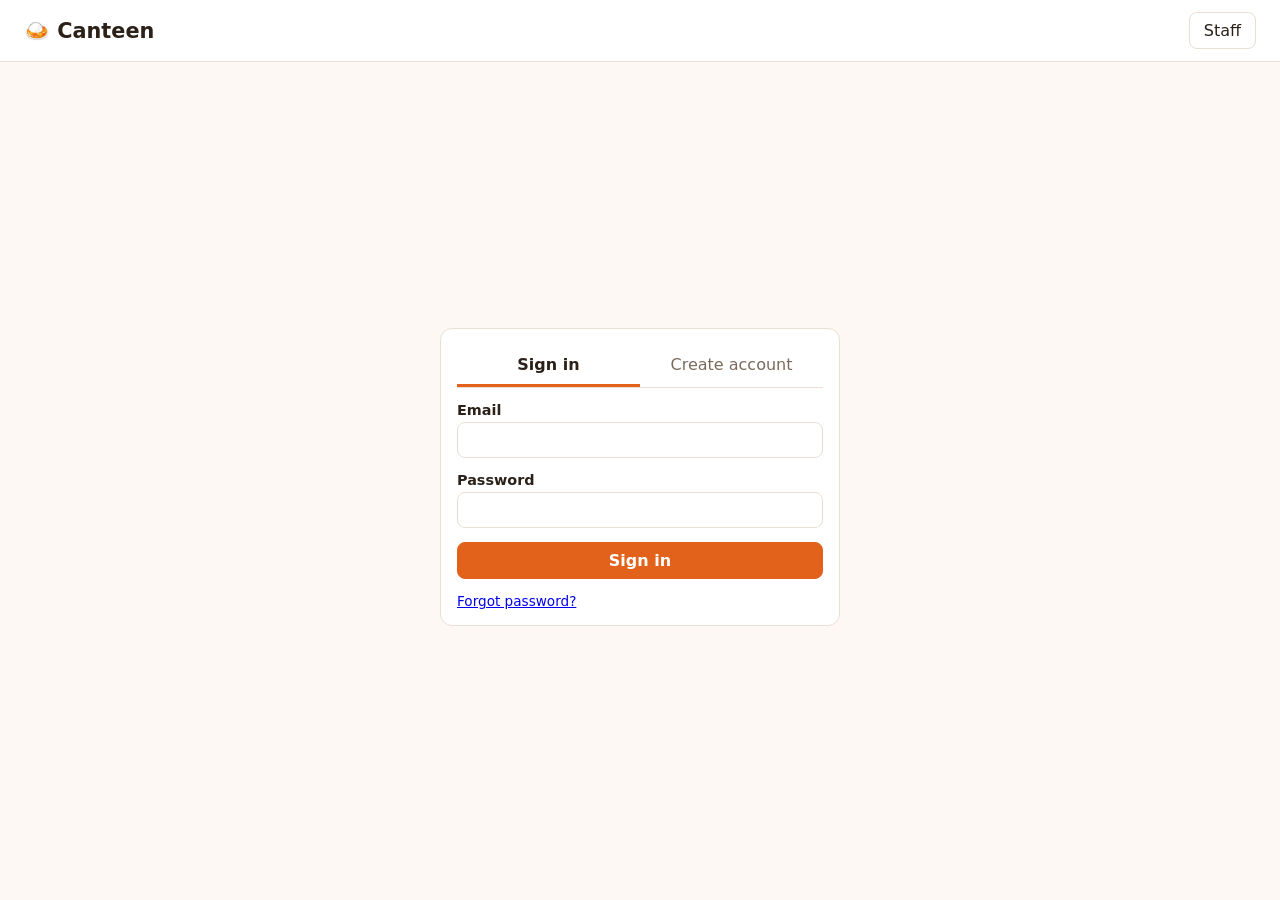
==== index.html @ 80c292a0 "initial commit" ====
<!DOCTYPE html>
<html lang="en">
<head>
  <meta charset="UTF-8" />
  <meta name="viewport" content="width=device-width, initial-scale=1.0" />
  <title>Canteen - Order Food</title>
  <link rel="stylesheet" href="css/style.css" />
</head>
<body>
  <header class="topbar">
    <a class="brand" href="index.html">🍛 Canteen</a>
    <nav>
      <span id="who" class="muted"></span>
      <button id="logoutBtn" class="btn ghost hidden">Sign out</button>
      <a href="manager.html" class="btn ghost">Staff</a>
    </nav>
  </header>

  <!-- ============ AUTH ============ -->
  <main id="authView" class="auth-wrap">
    <div class="card auth-card">
      <div class="tabs">
        <button class="tab active" data-panel="signinForm">Sign in</button>
        <button class="tab" data-panel="signupForm">Create account</button>
      </div>

      <form id="signinForm" class="panel">
        <label>Email <input type="email" name="email" required autocomplete="email" /></label>
        <label>Password <input type="password" name="password" required autocomplete="current-password" /></label>
        <button class="btn primary" type="submit">Sign in</button>
        <a href="#" id="forgotLink" class="small">Forgot password?</a>
      </form>

      <form id="signupForm" class="panel hidden">
        <label>Name <input type="text" name="name" required maxlength="40" /></label>
        <label>Email <input type="email" name="email" required autocomplete="email" /></label>
        <label>Password <input type="password" name="password" required minlength="8" autocomplete="new-password" /></label>
        <p class="small muted">8+ characters, with a lowercase letter and a number.</p>
        <button class="btn primary" type="submit">Create account</button>
      </form>

      <form id="verifyForm" class="panel hidden">
        <p>We emailed a 6-digit code to <b id="verifyEmail"></b>.</p>
        <label>Verification code <input type="text" name="code" required inputmode="numeric" maxlength="6" /></label>
        <button class="btn primary" type="submit">Verify email</button>
        <a href="#" id="resendLink" class="small">Resend code</a>
      </form>

      <form id="forgotForm" class="panel hidden">
        <label>Email <input type="email" name="email" required /></label>
        <button class="btn" type="button" id="sendResetBtn">Send reset code</button>
        <label>Code <input type="text" name="code" inputmode="numeric" maxlength="6" /></label>
        <label>New password <input type="password" name="password" minlength="8" /></label>
        <button class="btn primary" type="submit">Reset password</button>
      </form>
    </div>
  </main>

  <!-- ============ CUSTOMER APP ============ -->
  <main id="appView" class="layout hidden">
    <section>
      <div class="row-between">
        <h2>Menu</h2>
        <input id="search" type="search" placeholder="Search dishes…" />
      </div>
      <div id="menu"></div>
    </section>

    <aside class="card cart">
      <h2>Your cart</h2>
      <ul id="cartList" class="cart-list"></ul>
      <textarea id="note" maxlength="200" placeholder="Note for the kitchen (optional)"></textarea>
      <div class="row-between total"><span>Total</span><b id="cartTotal">₹0</b></div>
      <button id="placeBtn" class="btn primary wide" disabled>Place order</button>
    </aside>

    <section class="full">
      <div class="row-between">
        <h2>My orders</h2>
        <button id="refreshOrders" class="btn ghost">Refresh</button>
      </div>
      <div id="orders" class="orders"></div>
    </section>
  </main>

  <script src="js/config.js"></script>
  <script src="js/api.js"></script>
  <script src="js/auth.js"></script>
  <script src="js/customer.js"></script>
</body>
</html>
---- css/style.css ----
:root {
  --bg: #fdf8f3; --card: #fff; --ink: #2b2118; --muted: #7a6a5c; --line: #eadfd3;
  --brand: #e2621b; --brand-dark: #b84c10; --ok: #2e8b57; --warn: #d89a00; --bad: #c0392b;
  --radius: 12px;
}
* { box-sizing: border-box; }
body { margin: 0; font-family: system-ui, -apple-system, "Segoe UI", Roboto, sans-serif; background: var(--bg); color: var(--ink); }
h2 { margin: 0 0 12px; } h3 { margin: 18px 0 8px; }
.hidden { display: none !important; }
.muted { color: var(--muted); } .small { font-size: .85rem; }

.topbar { display: flex; justify-content: space-between; align-items: center; padding: 12px 24px; background: var(--card); border-bottom: 1px solid var(--line); position: sticky; top: 0; z-index: 5; }
.brand { font-weight: 800; font-size: 1.3rem; color: var(--ink); text-decoration: none; }
.topbar nav { display: flex; gap: 10px; align-items: center; }

.card { background: var(--card); border: 1px solid var(--line); border-radius: var(--radius); padding: 16px; }
.btn { border: 1px solid var(--line); background: var(--card); color: var(--ink); padding: 8px 14px; border-radius: 8px; cursor: pointer; font: inherit; text-decoration: none; }
.btn:hover { border-color: var(--brand); }
.btn.primary { background: var(--brand); border-color: var(--brand); color: #fff; font-weight: 600; }
.btn.primary:hover { background: var(--brand-dark); }
.btn.ghost { background: transparent; }
.btn.tiny { padding: 2px 8px; margin: 0 4px; }
.btn.danger { color: var(--bad); }
.btn.wide { width: 100%; }
.btn:disabled { opacity: .5; cursor: not-allowed; }
input, select, textarea { font: inherit; padding: 9px 10px; border: 1px solid var(--line); border-radius: 8px; background: #fff; }
textarea { width: 100%; min-height: 60px; margin: 10px 0; resize: vertical; }
label { display: grid; gap: 4px; font-weight: 600; font-size: .9rem; }
label.check { display: flex; align-items: center; gap: 6px; }

.auth-wrap { display: grid; place-items: center; min-height: calc(100vh - 70px); padding: 20px; }
.auth-card { width: min(400px, 100%); display: grid; gap: 14px; }
.auth-card form, .panel { display: grid; gap: 14px; }
.tabs { display: flex; border-bottom: 1px solid var(--line); }
.tab { flex: 1; background: none; border: 0; padding: 10px; font: inherit; cursor: pointer; color: var(--muted); border-bottom: 3px solid transparent; }
.tab.active { color: var(--ink); border-color: var(--brand); font-weight: 700; }

.layout { display: grid; grid-template-columns: 1fr 340px; gap: 24px; padding: 24px; max-width: 1200px; margin: auto; }
.layout .full { grid-column: 1 / -1; }
main#dashView { padding: 24px; max-width: 1200px; margin: auto; display: grid; gap: 28px; }
.row-between { display: flex; justify-content: space-between; align-items: center; gap: 10px; flex-wrap: wrap; }
.grid { display: grid; grid-template-columns: repeat(auto-fill, minmax(200px, 1fr)); gap: 12px; }
.cat { color: var(--brand-dark); }
.dish { display: flex; justify-content: space-between; align-items: center; gap: 8px; }
.dish.off { opacity: .55; }
.badge { background: #f3e3d4; color: var(--brand-dark); padding: 2px 8px; border-radius: 999px; font-size: .75rem; font-weight: 600; }

.cart { position: sticky; top: 80px; align-self: start; }
.cart-list { list-style: none; padding: 0; margin: 0; display: grid; gap: 8px; }
.cart-list li { display: flex; justify-content: space-between; align-items: center; gap: 8px; }
.qty { display: flex; align-items: center; }
.total { margin: 10px 0; }

.orders { display: grid; grid-template-columns: repeat(auto-fill, minmax(280px, 1fr)); gap: 12px; }
.order ul { padding-left: 18px; margin: 8px 0; }
.note { background: #fff6e6; padding: 6px 8px; border-radius: 6px; margin-bottom: 8px; font-size: .9rem; }
.status { font-size: .75rem; font-weight: 700; padding: 3px 8px; border-radius: 999px; color: #fff; background: var(--muted); }
.s-placed { background: var(--brand); } .s-preparing { background: var(--warn); } .s-ready { background: var(--ok); }
.s-completed { background: #6b7b8c; } .s-cancelled { background: var(--bad); }

.stats { display: grid; grid-template-columns: repeat(auto-fit, minmax(160px, 1fr)); gap: 12px; }
.stat b { font-size: 1.6rem; }
.inline-form { display: flex; flex-wrap: wrap; gap: 10px; align-items: center; margin-bottom: 12px; }
.table { width: 100%; border-collapse: collapse; background: var(--card); border-radius: var(--radius); overflow: hidden; }
.table th, .table td { text-align: left; padding: 10px; border-bottom: 1px solid var(--line); }

.toast { position: fixed; bottom: 20px; left: 50%; transform: translateX(-50%); background: var(--ink); color: #fff; padding: 10px 18px; border-radius: 8px; z-index: 99; box-shadow: 0 6px 20px rgba(0,0,0,.2); }
.toast.error { background: var(--bad); }

@media (max-width: 800px) {
  .layout { grid-template-columns: 1fr; padding: 14px; }
  .cart { position: static; }
}
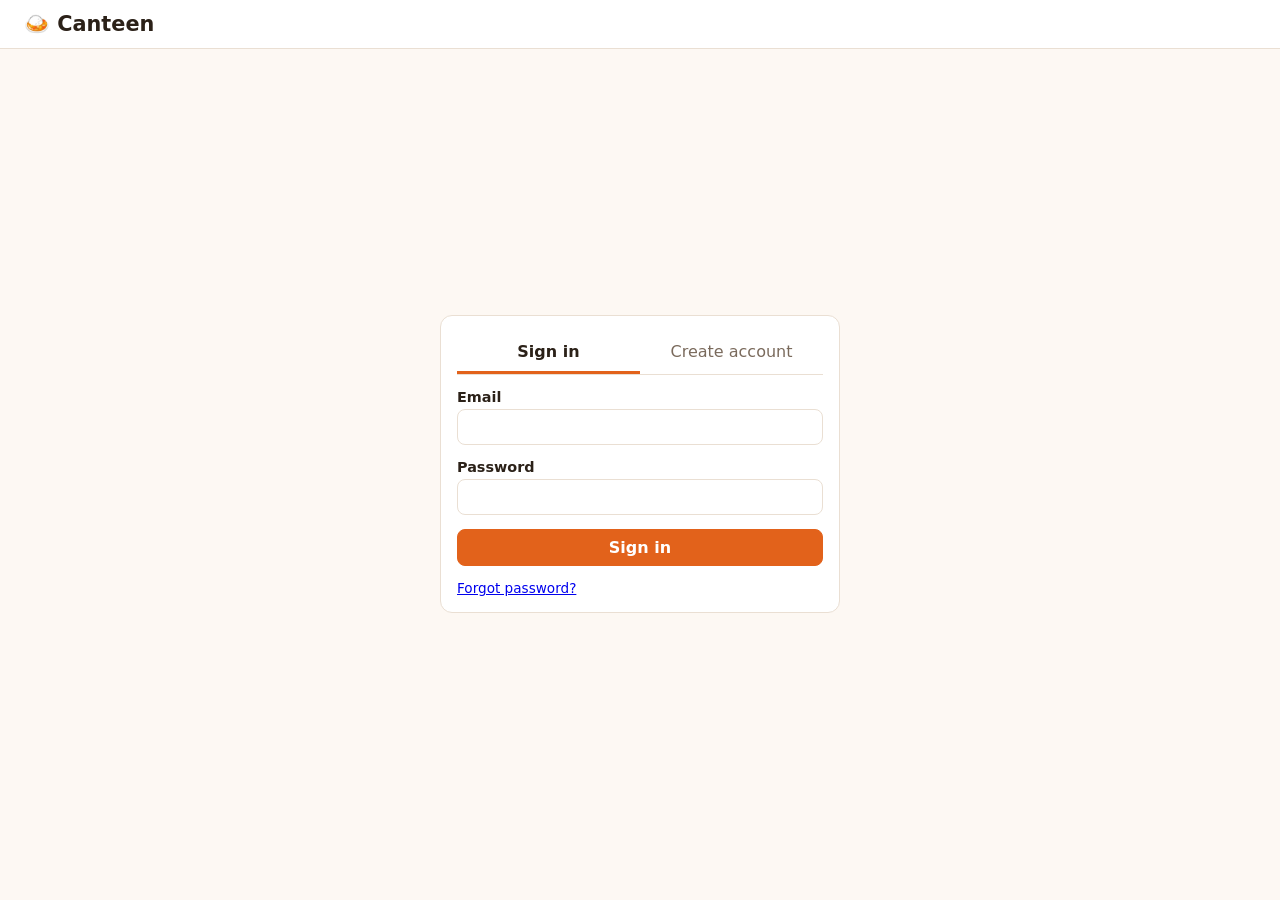
==== commit 80da99f5: "changed UI" ====
--- a/index.html
+++ b/index.html
@@ -12,7 +12,6 @@
     <nav>
       <span id="who" class="muted"></span>
       <button id="logoutBtn" class="btn ghost hidden">Sign out</button>
-      <a href="manager.html" class="btn ghost">Staff</a>
     </nav>
   </header>
 
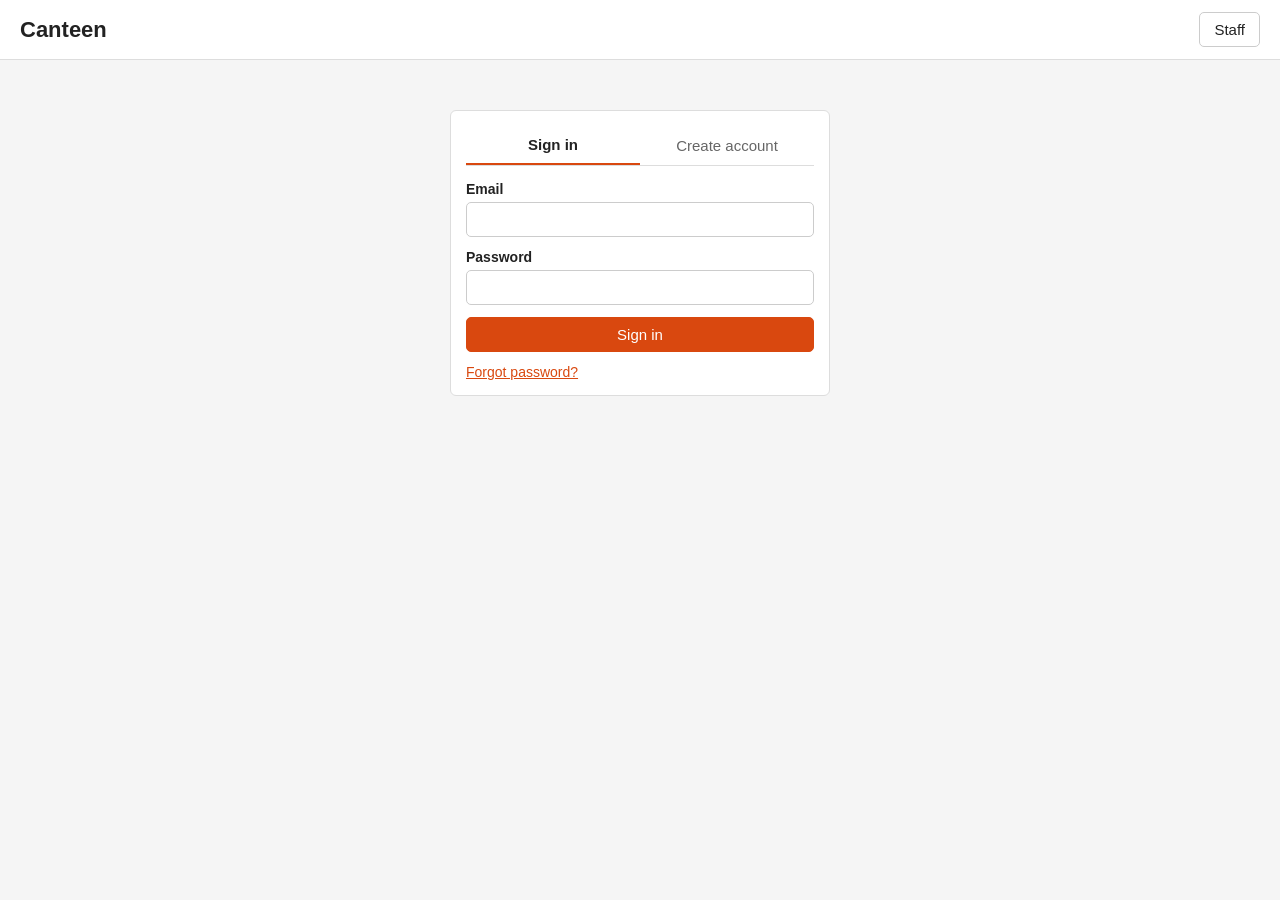
==== commit b7e5ea84: "Final" ====
--- a/index.html
+++ b/index.html
@@ -8,9 +8,12 @@
 </head>
 <body>
   <header class="topbar">
-    <a class="brand" href="index.html">🍛 Canteen</a>
+    <a class="brand" href="index.html"><span class="logo">C</span> Canteen</a>
     <nav>
+      <a href="index.html" id="menuLink" class="navlink active hidden">Menu</a>
+      <a href="orders.html" id="ordersLink" class="navlink hidden">My orders <span id="activeCount" class="count hidden"></span></a>
       <span id="who" class="muted"></span>
+      <a href="manager.html" class="btn ghost">Staff</a>
       <button id="logoutBtn" class="btn ghost hidden">Sign out</button>
     </nav>
   </header>
@@ -73,13 +76,6 @@
       <button id="placeBtn" class="btn primary wide" disabled>Place order</button>
     </aside>
 
-    <section class="full">
-      <div class="row-between">
-        <h2>My orders</h2>
-        <button id="refreshOrders" class="btn ghost">Refresh</button>
-      </div>
-      <div id="orders" class="orders"></div>
-    </section>
   </main>
 
   <script src="js/config.js"></script>
--- a/css/style.css
+++ b/css/style.css
@@ -1,73 +1,182 @@
-:root {
-  --bg: #fdf8f3; --card: #fff; --ink: #2b2118; --muted: #7a6a5c; --line: #eadfd3;
-  --brand: #e2621b; --brand-dark: #b84c10; --ok: #2e8b57; --warn: #d89a00; --bad: #c0392b;
-  --radius: 12px;
+/* Canteen - simple styles */
+
+body {
+  margin: 0;
+  font-family: Arial, sans-serif;
+  background: #f5f5f5;
+  color: #222;
 }
+
 * { box-sizing: border-box; }
-body { margin: 0; font-family: system-ui, -apple-system, "Segoe UI", Roboto, sans-serif; background: var(--bg); color: var(--ink); }
-h2 { margin: 0 0 12px; } h3 { margin: 18px 0 8px; }
+h2 { margin: 0 0 15px; }
+a { color: #d9480f; }
 .hidden { display: none !important; }
-.muted { color: var(--muted); } .small { font-size: .85rem; }
+.muted { color: #666; }
+.small { font-size: 14px; }
 
-.topbar { display: flex; justify-content: space-between; align-items: center; padding: 12px 24px; background: var(--card); border-bottom: 1px solid var(--line); position: sticky; top: 0; z-index: 5; }
-.brand { font-weight: 800; font-size: 1.3rem; color: var(--ink); text-decoration: none; }
-.topbar nav { display: flex; gap: 10px; align-items: center; }
+/* header */
+.topbar {
+  position: sticky;
+  top: 0;
+  z-index: 5;
+  display: flex;
+  justify-content: space-between;
+  align-items: center;
+  padding: 12px 20px;
+  background: #fff;
+  border-bottom: 1px solid #ddd;
+}
+.brand { font-size: 22px; font-weight: bold; color: #222; text-decoration: none; }
+.logo { display: none; }
+.topbar nav { display: flex; align-items: center; gap: 10px; }
+.navlink { color: #555; text-decoration: none; padding: 5px 8px; }
+.navlink.active { color: #d9480f; font-weight: bold; }
+.count { background: #d9480f; color: #fff; border-radius: 10px; padding: 0 6px; font-size: 12px; }
 
-.card { background: var(--card); border: 1px solid var(--line); border-radius: var(--radius); padding: 16px; }
-.btn { border: 1px solid var(--line); background: var(--card); color: var(--ink); padding: 8px 14px; border-radius: 8px; cursor: pointer; font: inherit; text-decoration: none; }
-.btn:hover { border-color: var(--brand); }
-.btn.primary { background: var(--brand); border-color: var(--brand); color: #fff; font-weight: 600; }
-.btn.primary:hover { background: var(--brand-dark); }
+/* buttons and inputs */
+.btn {
+  padding: 8px 14px;
+  border: 1px solid #ccc;
+  border-radius: 5px;
+  background: #fff;
+  font-size: 15px;
+  cursor: pointer;
+  text-decoration: none;
+  color: #222;
+}
+.btn:hover { background: #eee; }
+.btn.primary { background: #d9480f; border-color: #d9480f; color: #fff; }
+.btn.primary:hover { background: #b83c0c; }
 .btn.ghost { background: transparent; }
+.btn.danger { color: #c92a2a; }
+.btn.wide { width: 100%; }
 .btn.tiny { padding: 2px 8px; margin: 0 4px; }
-.btn.danger { color: var(--bad); }
-.btn.wide { width: 100%; }
-.btn:disabled { opacity: .5; cursor: not-allowed; }
-input, select, textarea { font: inherit; padding: 9px 10px; border: 1px solid var(--line); border-radius: 8px; background: #fff; }
-textarea { width: 100%; min-height: 60px; margin: 10px 0; resize: vertical; }
-label { display: grid; gap: 4px; font-weight: 600; font-size: .9rem; }
+.btn:disabled { opacity: 0.5; cursor: not-allowed; }
+
+input, select, textarea {
+  padding: 8px;
+  border: 1px solid #ccc;
+  border-radius: 5px;
+  font-size: 15px;
+}
+textarea { width: 100%; min-height: 60px; margin: 10px 0; }
+label { display: grid; gap: 5px; font-weight: bold; font-size: 14px; }
 label.check { display: flex; align-items: center; gap: 6px; }
 
-.auth-wrap { display: grid; place-items: center; min-height: calc(100vh - 70px); padding: 20px; }
-.auth-card { width: min(400px, 100%); display: grid; gap: 14px; }
-.auth-card form, .panel { display: grid; gap: 14px; }
-.tabs { display: flex; border-bottom: 1px solid var(--line); }
-.tab { flex: 1; background: none; border: 0; padding: 10px; font: inherit; cursor: pointer; color: var(--muted); border-bottom: 3px solid transparent; }
-.tab.active { color: var(--ink); border-color: var(--brand); font-weight: 700; }
+/* boxes */
+.card {
+  background: #fff;
+  border: 1px solid #ddd;
+  border-radius: 6px;
+  padding: 15px;
+}
+.row-between {
+  display: flex;
+  justify-content: space-between;
+  align-items: center;
+  gap: 10px;
+  flex-wrap: wrap;
+}
 
-.layout { display: grid; grid-template-columns: 1fr 340px; gap: 24px; padding: 24px; max-width: 1200px; margin: auto; }
-.layout .full { grid-column: 1 / -1; }
-main#dashView { padding: 24px; max-width: 1200px; margin: auto; display: grid; gap: 28px; }
-.row-between { display: flex; justify-content: space-between; align-items: center; gap: 10px; flex-wrap: wrap; }
-.grid { display: grid; grid-template-columns: repeat(auto-fill, minmax(200px, 1fr)); gap: 12px; }
-.cat { color: var(--brand-dark); }
-.dish { display: flex; justify-content: space-between; align-items: center; gap: 8px; }
-.dish.off { opacity: .55; }
-.badge { background: #f3e3d4; color: var(--brand-dark); padding: 2px 8px; border-radius: 999px; font-size: .75rem; font-weight: 600; }
+/* login page */
+.auth-wrap { display: flex; justify-content: center; padding: 50px 20px; }
+.auth-card { width: 380px; max-width: 100%; display: grid; gap: 15px; }
+.auth-card form, .panel { display: grid; gap: 12px; }
+.tabs { display: flex; border-bottom: 1px solid #ddd; }
+.tab { flex: 1; padding: 10px; border: 0; background: none; font-size: 15px; cursor: pointer; color: #666; }
+.tab.active { color: #222; font-weight: bold; border-bottom: 2px solid #d9480f; }
 
+/* layout */
+.layout {
+  display: grid;
+  grid-template-columns: 1fr 320px;
+  gap: 25px;
+  max-width: 1150px;
+  margin: auto;
+  padding: 25px 20px;
+}
+.page, main#dashView { max-width: 1100px; margin: auto; padding: 25px 20px; }
+main#dashView { display: grid; gap: 30px; }
+.section-title { margin-top: 30px; }
+
+/* menu */
+.grid { display: grid; grid-template-columns: repeat(auto-fill, minmax(200px, 1fr)); gap: 10px; }
+.cat { color: #d9480f; }
+.dish { display: flex; justify-content: space-between; align-items: center; }
+.dish.off { opacity: 0.5; }
+.badge { background: #eee; padding: 2px 8px; border-radius: 4px; font-size: 12px; }
+
+/* cart */
 .cart { position: sticky; top: 80px; align-self: start; }
-.cart-list { list-style: none; padding: 0; margin: 0; display: grid; gap: 8px; }
-.cart-list li { display: flex; justify-content: space-between; align-items: center; gap: 8px; }
+.cart-list { list-style: none; padding: 0; margin: 0; }
+.cart-list li { display: flex; justify-content: space-between; align-items: center; margin-bottom: 8px; }
 .qty { display: flex; align-items: center; }
 .total { margin: 10px 0; }
 
+/* orders */
 .orders { display: grid; grid-template-columns: repeat(auto-fill, minmax(280px, 1fr)); gap: 12px; }
 .order ul { padding-left: 18px; margin: 8px 0; }
-.note { background: #fff6e6; padding: 6px 8px; border-radius: 6px; margin-bottom: 8px; font-size: .9rem; }
-.status { font-size: .75rem; font-weight: 700; padding: 3px 8px; border-radius: 999px; color: #fff; background: var(--muted); }
-.s-placed { background: var(--brand); } .s-preparing { background: var(--warn); } .s-ready { background: var(--ok); }
-.s-completed { background: #6b7b8c; } .s-cancelled { background: var(--bad); }
+.note { background: #fff9db; padding: 5px 8px; margin-bottom: 8px; font-size: 14px; }
+.empty { display: grid; gap: 10px; justify-items: start; }
+.order.clickable { cursor: pointer; }
+.order.clickable:hover { border-color: #d9480f; }
 
+/* status labels */
+.status { padding: 3px 8px; border-radius: 4px; font-size: 12px; font-weight: bold; color: #fff; background: #888; }
+.s-placed { background: #d9480f; }
+.s-preparing { background: #f08c00; }
+.s-ready { background: #2f9e44; }
+.s-completed { background: #868e96; }
+.s-cancelled { background: #c92a2a; }
+
+/* my orders page */
+.big-token { font-size: 28px; font-weight: bold; }
+.status-msg { font-weight: bold; margin: 5px 0; }
+.past { opacity: 0.8; }
+.active-order, .highlight { border-color: #ccc; }
+
+/* order steps: 1 - 2 - 3 - 4 */
+.tracker { display: flex; list-style: none; padding: 0; margin: 15px 0 5px; }
+.tracker li { flex: 1; text-align: center; font-size: 12px; color: #888; }
+.tracker .dot {
+  display: block;
+  width: 24px;
+  height: 24px;
+  margin: 0 auto 4px;
+  line-height: 24px;
+  border-radius: 50%;
+  background: #ddd;
+  color: #555;
+}
+.tracker li.done .dot { background: #2f9e44; color: #fff; }
+.tracker li.current .dot { background: #d9480f; color: #fff; }
+.tracker li.current { color: #222; font-weight: bold; }
+
+/* manager */
 .stats { display: grid; grid-template-columns: repeat(auto-fit, minmax(160px, 1fr)); gap: 12px; }
-.stat b { font-size: 1.6rem; }
+.stat b { font-size: 24px; }
 .inline-form { display: flex; flex-wrap: wrap; gap: 10px; align-items: center; margin-bottom: 12px; }
-.table { width: 100%; border-collapse: collapse; background: var(--card); border-radius: var(--radius); overflow: hidden; }
-.table th, .table td { text-align: left; padding: 10px; border-bottom: 1px solid var(--line); }
+.table { width: 100%; border-collapse: collapse; background: #fff; }
+.table th, .table td { padding: 10px; text-align: left; border-bottom: 1px solid #ddd; }
+.table th { background: #fafafa; }
 
-.toast { position: fixed; bottom: 20px; left: 50%; transform: translateX(-50%); background: var(--ink); color: #fff; padding: 10px 18px; border-radius: 8px; z-index: 99; box-shadow: 0 6px 20px rgba(0,0,0,.2); }
-.toast.error { background: var(--bad); }
+/* popup message */
+.toast {
+  position: fixed;
+  bottom: 20px;
+  left: 50%;
+  transform: translateX(-50%);
+  background: #222;
+  color: #fff;
+  padding: 10px 16px;
+  border-radius: 5px;
+  z-index: 99;
+}
+.toast.error { background: #c92a2a; }
 
+/* mobile */
 @media (max-width: 800px) {
-  .layout { grid-template-columns: 1fr; padding: 14px; }
+  .layout { grid-template-columns: 1fr; }
   .cart { position: static; }
-}
+  #who { display: none; }
+}
